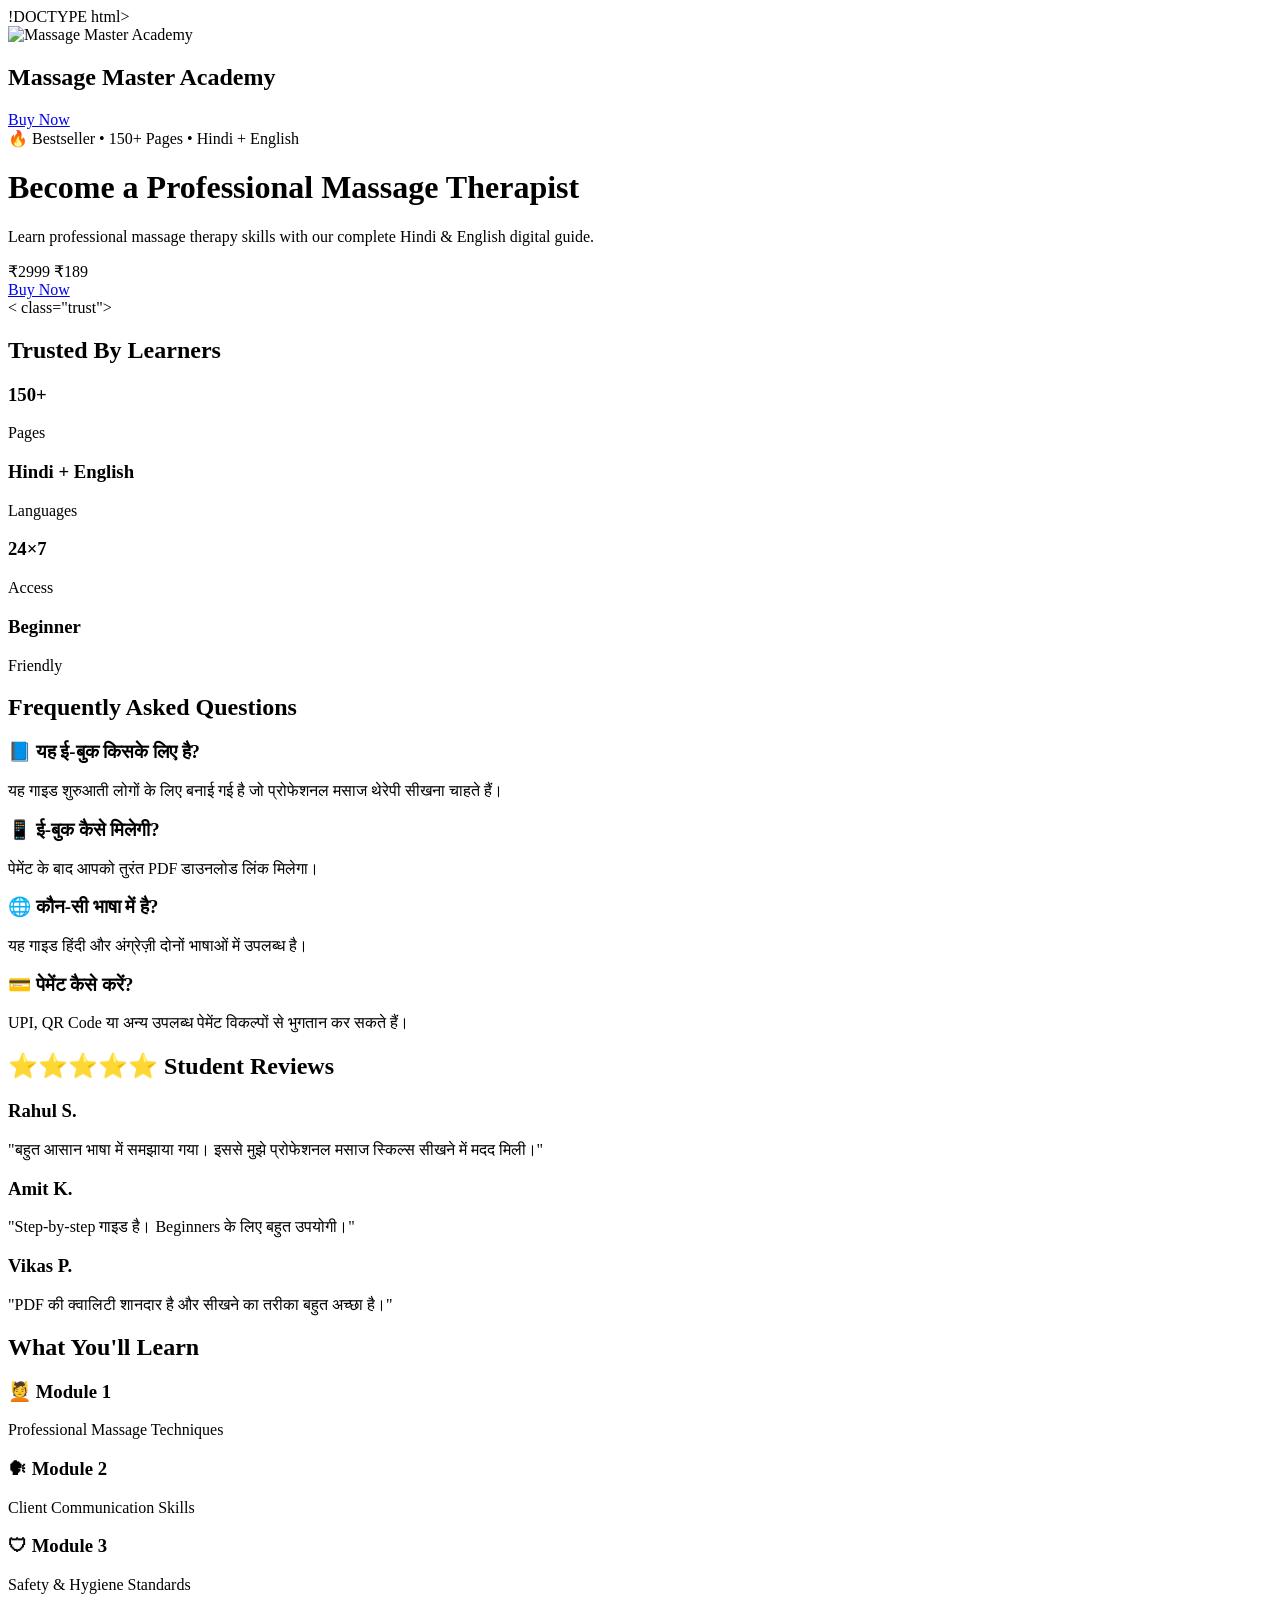
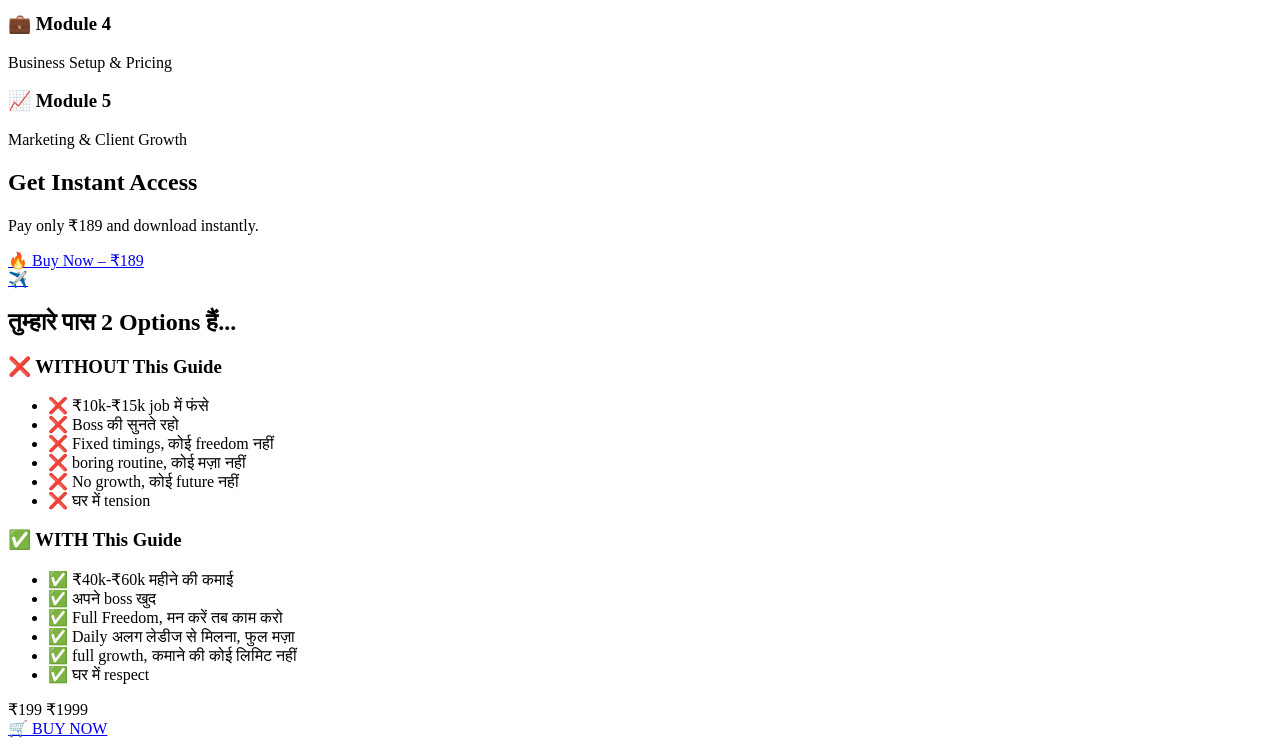
==== index.html @ cb9c0901 "Create index.html" ====
!DOCTYPE html>
<html lang="en">
<head>
<meta charset="UTF-8">
<meta name="viewport" content="width=device-width, initial-scale=1.0">

<title>Massage Master Academy</title>

<link rel="stylesheet" href="style.css">

<link href="https://fonts.googleapis.com/css2?family=Poppins:wght@300;400;500;600;700&display=swap" rel="stylesheet">

</head>

<body>
<body>
  
    <div class="top-banner-container">
        <img src="banner.jpg" alt="Massage Master Academy" class="top-banner-img">
    </div>

    

<header class="hero">

<nav>

<h2>Massage Master Academy</h2>

<a href="#buy">Buy Now</a>

</nav>

<div class="hero-content">
<div class="badge">
🔥 Bestseller • 150+ Pages • Hindi + English
</div>
<h1>Become a Professional Massage Therapist</h1>

<p>
Learn professional massage therapy skills with our complete
Hindi & English digital guide.
</p>

<div class="price">

<span class="old">₹2999</span>

<span class="new">₹189</span>

</div>

<a class="btn" href="#buy">Buy Now</a>

</div>

</header>
< class="trust">

<div class="trust-box">
<h2>Trusted By Learners</h2>

<div class="trust-grid">

<div class="item">
<h3>150+</h3>
<p>Pages</p>
</div>

<div class="item">
<h3>Hindi + English</h3>
<p>Languages</p>
</div>

<div class="item">
<h3>24×7</h3>
<p>Access</p>
</div>

<div class="item">
<h3>Beginner</h3>
<p>Friendly</p>
</div>

</div>

</div>

  <section class="modules">
<section class="reviews">
<section class="faq">

<h2>Frequently Asked Questions</h2>

<div class="faq-box">
<h3>📘 यह ई-बुक किसके लिए है?</h3>
<p>यह गाइड शुरुआती लोगों के लिए बनाई गई है जो प्रोफेशनल मसाज थेरेपी सीखना चाहते हैं।</p>
</div>

<div class="faq-box">
<h3>📱 ई-बुक कैसे मिलेगी?</h3>
<p>पेमेंट के बाद आपको तुरंत PDF डाउनलोड लिंक मिलेगा।</p>
</div>

<div class="faq-box">
<h3>🌐 कौन-सी भाषा में है?</h3>
<p>यह गाइड हिंदी और अंग्रेज़ी दोनों भाषाओं में उपलब्ध है।</p>
</div>

<div class="faq-box">
<h3>💳 पेमेंट कैसे करें?</h3>
<p>UPI, QR Code या अन्य उपलब्ध पेमेंट विकल्पों से भुगतान कर सकते हैं।</p>
</div>

</section>
<h2>⭐⭐⭐⭐⭐ Student Reviews</h2>

<div class="review">
<h3>Rahul S.</h3>
<p>"बहुत आसान भाषा में समझाया गया। इससे मुझे प्रोफेशनल मसाज स्किल्स सीखने में मदद मिली।"</p>
</div>

<div class="review">
<h3>Amit K.</h3>
<p>"Step-by-step गाइड है। Beginners के लिए बहुत उपयोगी।"</p>
</div>

<div class="review">
<h3>Vikas P.</h3>
<p>"PDF की क्वालिटी शानदार है और सीखने का तरीका बहुत अच्छा है।"</p>
</div>

</section>
<h2>What You'll Learn</h2>

<div class="module-card">
<h3>💆 Module 1</h3>
<p>Professional Massage Techniques</p>
</div>

<div class="module-card">
<h3>🗣 Module 2</h3>
<p>Client Communication Skills</p>
</div>

<div class="module-card">
<h3>🛡 Module 3</h3>
<p>Safety & Hygiene Standards</p>
</div>

<div class="module-card">
<h3>💼 Module 4</h3>
<p>Business Setup & Pricing</p>
</div>

<div class="module-card">
<h3>📈 Module 5</h3>
<p>Marketing & Client Growth</p>
</div>

  </section>

<section id="buy">

<h2>Get Instant Access</h2>

<p>Pay only ₹189 and download instantly.</p>

</section>

<script src="script.js"></script>
<div class="sticky-buy">
<a href="payment.html">🔥 Buy Now – ₹189</a>
</div>
<a href="https://t.me/Victom1029" class="telegram" target="_blank">
  ✈️
</a>
<!-- Comparison Section -->
<div class="comparison-container">
    <h2 class="comparison-title">तुम्हारे पास 2 Options हैं...</h2>
    
    <div class="comparison-flex">
        <!-- WITHOUT Box -->
        <div class="comp-box without-box">
            <h3>❌ WITHOUT This Guide</h3>
            <ul>
                <li>❌ ₹10k-₹15k job में फंसे</li>
                <li>❌ Boss की सुनते रहो</li>
                <li>❌ Fixed timings, कोई freedom नहीं</li>
                <li>❌ boring routine, कोई मज़ा नहीं</li>
                <li>❌ No growth, कोई future नहीं</li>
                <li>❌ घर में tension</li>
            </ul>
        </div>

        <!-- WITH Box -->
        <div class="comp-box with-box">
            <h3>✅ WITH This Guide</h3>
            <ul>
                <li>✅ ₹40k-₹60k महीने की कमाई</li>
                <li>✅ अपने boss खुद</li>
                <li>✅ Full Freedom, मन करें तब काम करो</li>
                <li>✅ Daily अलग लेडीज से मिलना, फुल मज़ा</li>
                <li>✅ full growth, कमाने की कोई लिमिट नहीं</li>
                <li>✅ घर में respect</li>
            </ul>
        </div>
    </div>
</div>

<!-- Sticky Bottom Bar -->
<div class="sticky-bottom-bar">
    <div class="price-section">
        <span class="current-price">₹199</span>
        <span class="old-price">₹1999</span>
    </div>
    <a href="payment.html" class="buy-now-btn">🛒 BUY NOW</a>
</div>

</body>
  </html>
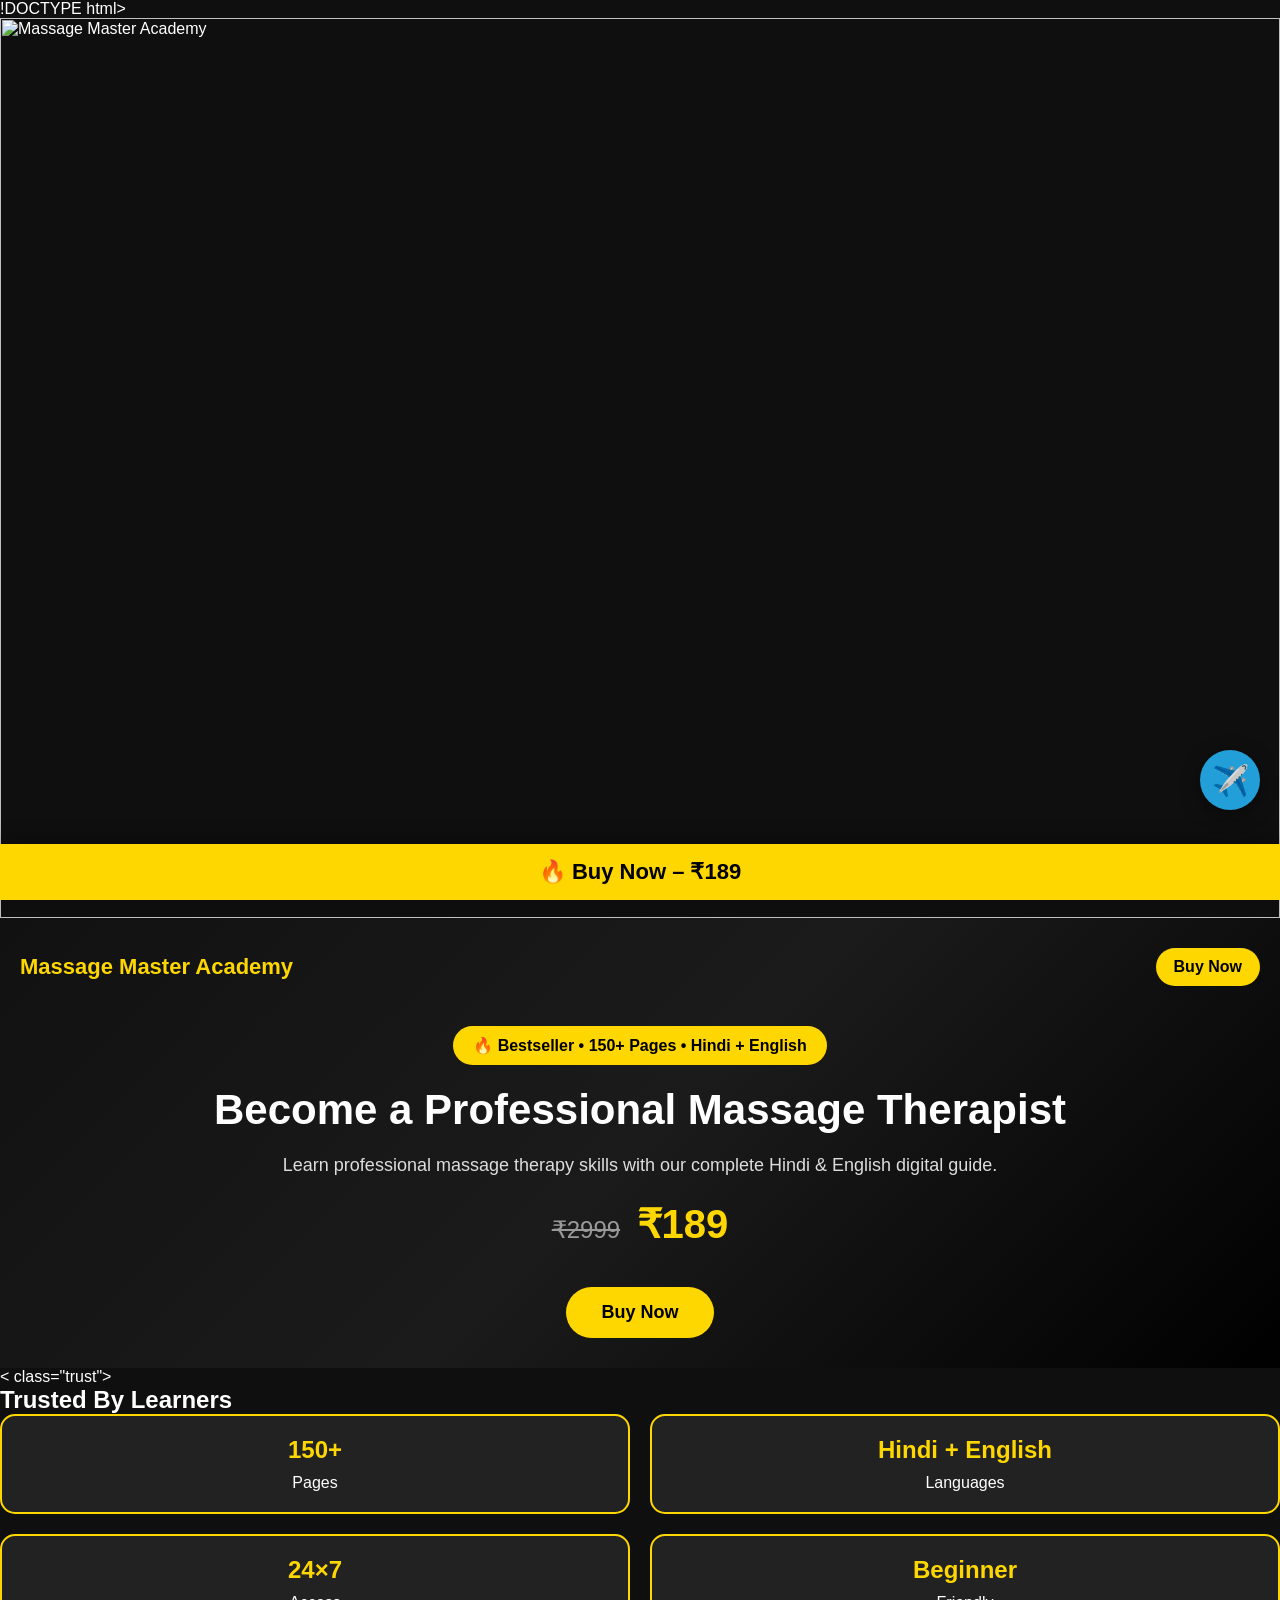
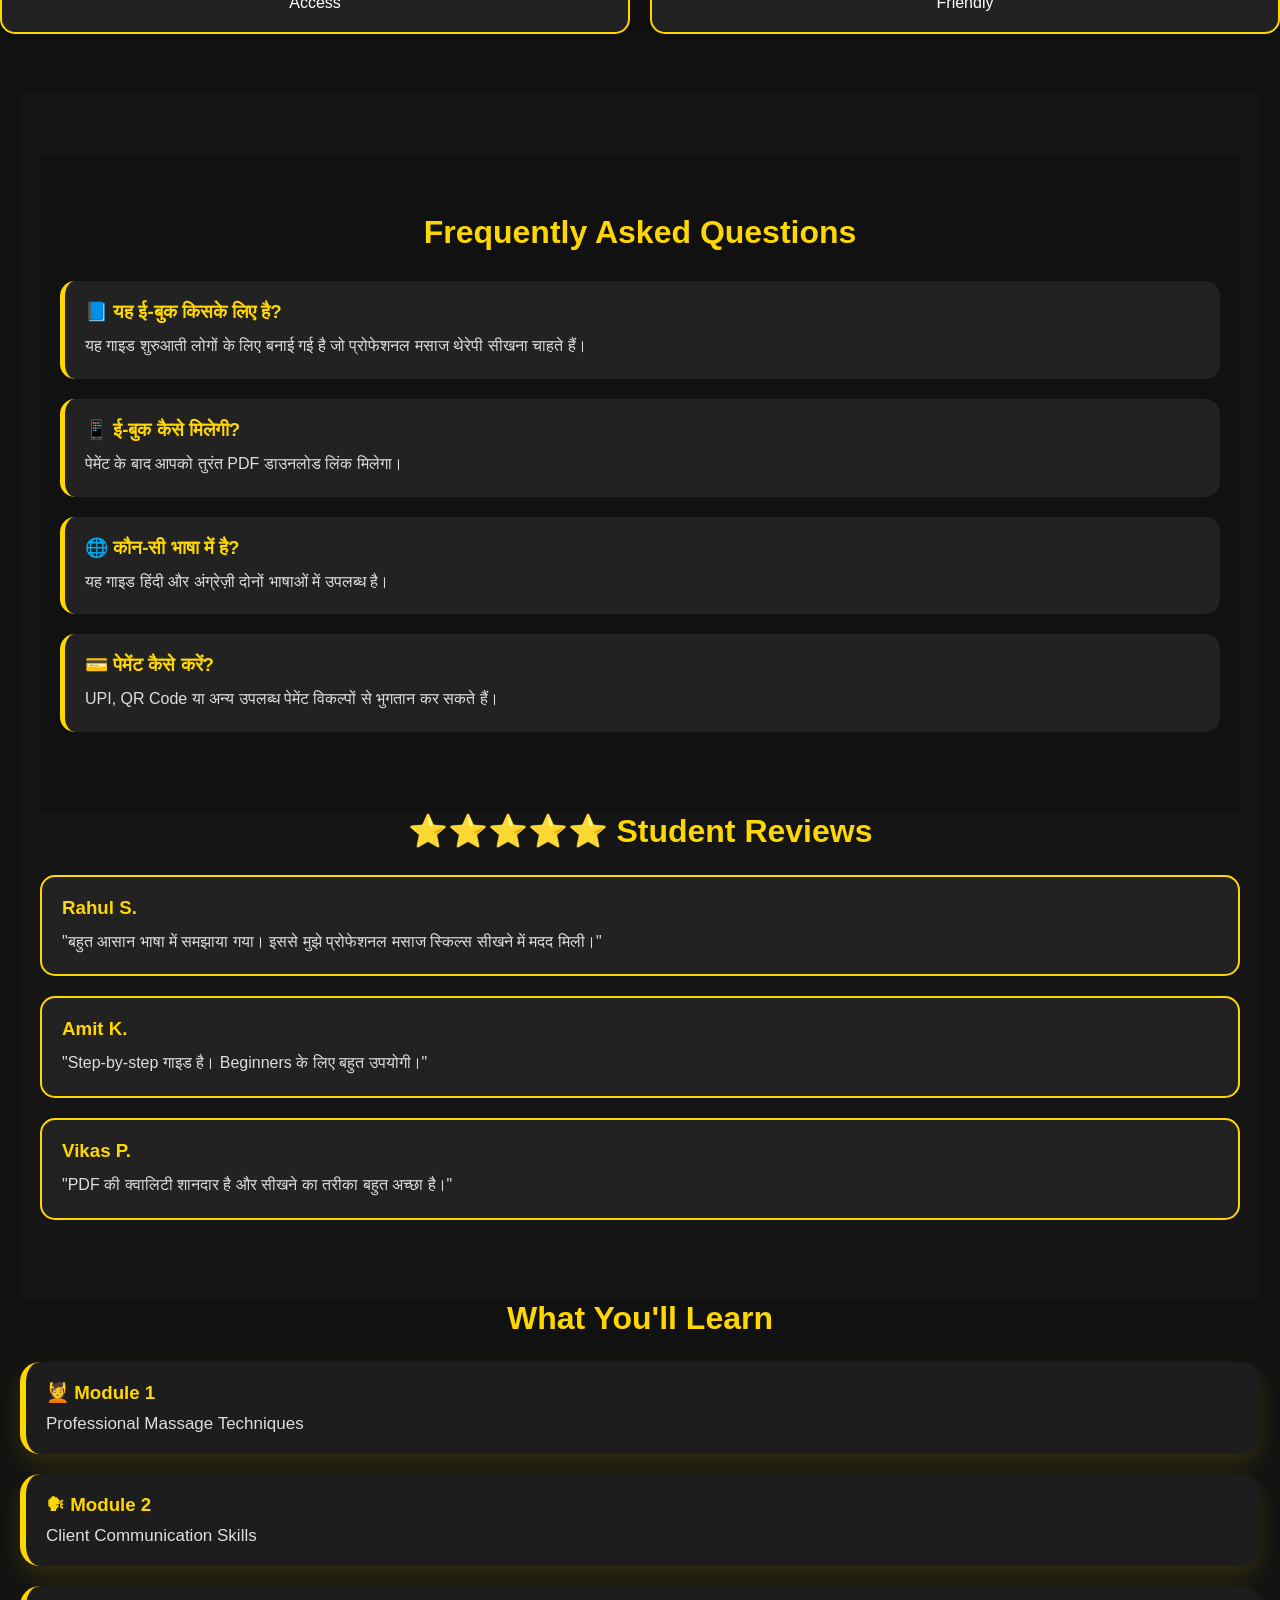
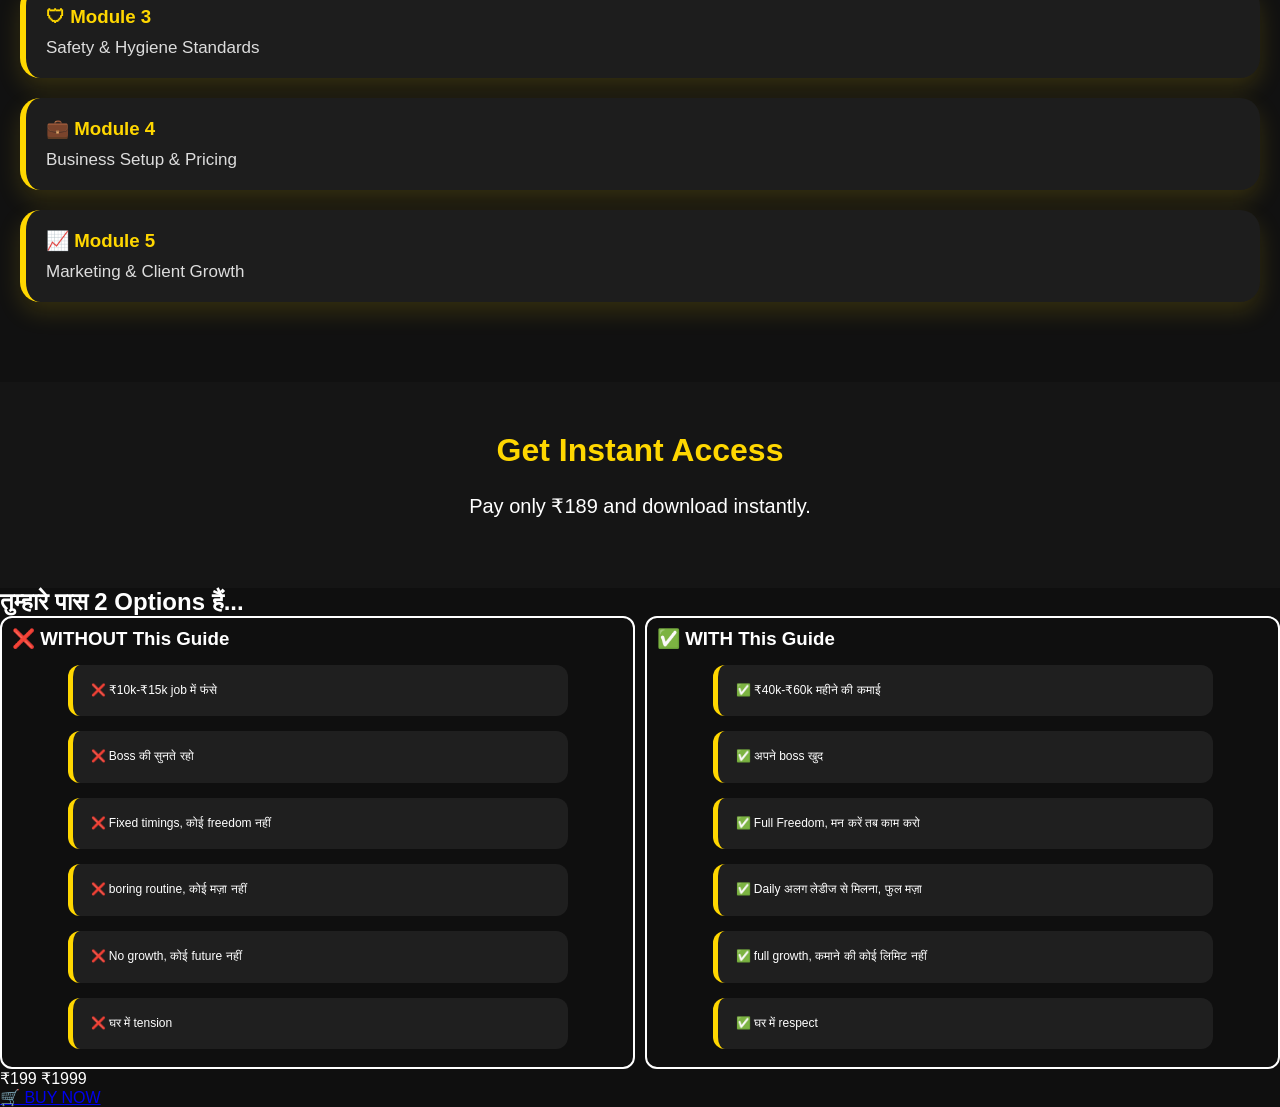
==== commit b427c48d: "Update index.html" ====
--- a/index.html
+++ b/index.html
@@ -12,7 +12,6 @@
 
 </head>
 
-<body>
 <body>
   
     <div class="top-banner-container">
--- a/style.css
+++ b/style.css
@@ -0,0 +1,313 @@
+*{
+margin:0;
+padding:0;
+box-sizing:border-box;
+font-family:'Poppins',sans-serif;
+}
+
+body{
+background:#0f0f0f;
+color:white;
+}
+
+.hero{
+padding:30px 20px;
+background:linear-gradient(135deg,#111,#1b1b1b,#000);
+}
+
+nav{
+display:flex;
+justify-content:space-between;
+align-items:center;
+margin-bottom:40px;
+}
+
+nav h2{
+color:#FFD700;
+font-size:22px;
+}
+
+nav a{
+background:#FFD700;
+color:#000;
+padding:10px 18px;
+border-radius:30px;
+text-decoration:none;
+font-weight:bold;
+}
+
+.hero-content{
+text-align:center;
+}
+
+.hero h1{
+font-size:42px;
+line-height:1.2;
+margin-bottom:20px;
+}
+
+.hero p{
+font-size:18px;
+color:#ddd;
+margin-bottom:25px;
+}
+
+.price{
+margin:25px 0;
+}
+
+.old{
+text-decoration:line-through;
+color:#999;
+font-size:24px;
+margin-right:12px;
+}
+
+.new{
+font-size:40px;
+font-weight:bold;
+color:#FFD700;
+}
+
+.btn{
+display:inline-block;
+background:#FFD700;
+color:#000;
+padding:15px 35px;
+border-radius:50px;
+text-decoration:none;
+font-size:18px;
+font-weight:bold;
+margin-top:15px;
+}
+
+section{
+padding:50px 20px;
+}
+
+section h2{
+text-align:center;
+font-size:32px;
+margin-bottom:25px;
+color:#FFD700;
+}
+
+ul{
+list-style:none;
+max-width:500px;
+margin:auto;
+}
+
+ul li{
+background:#1f1f1f;
+padding:18px;
+margin:15px 0;
+border-radius:12px;
+font-size:18px;
+border-left:5px solid #FFD700;
+}
+
+#buy{
+text-align:center;
+background:#151515;
+}
+
+#buy p{
+font-size:20px;
+margin:20px 0;
+}
+
+@media(max-width:768px){
+
+.hero h1{
+font-size:32px;
+}
+
+.new{
+font-size:32px;
+}
+
+section h2{
+font-size:28px;
+}
+
+}.badge{
+background:#FFD700;
+color:#000;
+display:inline-block;
+padding:10px 20px;
+border-radius:30px;
+font-weight:bold;
+margin-bottom:20px;
+}.trust{
+padding:50px 20px;
+background:#151515;
+}
+
+.trust h2{
+text-align:center;
+color:#FFD700;
+margin-bottom:30px;
+}
+
+.trust-grid{
+display:grid;
+grid-template-columns:repeat(2,1fr);
+gap:20px;
+}
+
+.item{
+background:#222;
+padding:20px;
+border-radius:15px;
+text-align:center;
+border:2px solid #FFD700;
+}
+
+.item h3{
+color:#FFD700;
+font-size:24px;
+}
+
+.item p{
+color:#fff;
+margin-top:10px;
+}.modules{
+padding:60px 20px;
+background:#111;
+}
+
+.module-card{
+background:#1d1d1d;
+padding:20px;
+margin:20px 0;
+border-radius:20px;
+border-left:6px solid #FFD700;
+box-shadow:0 10px 25px rgba(255,215,0,.15);
+}
+
+.module-card h3{
+color:#FFD700;
+margin-bottom:10px;
+}
+
+.module-card p{
+color:#ddd;
+font-size:17px;
+}.reviews{
+padding:60px 20px;
+background:#151515;
+}
+
+.review{
+background:#222;
+padding:20px;
+margin:20px 0;
+border-radius:15px;
+border:2px solid #FFD700;
+}
+
+.review h3{
+color:#FFD700;
+margin-bottom:10px;
+}
+
+.review p{
+color:#ddd;
+line-height:1.6;
+}.faq{
+padding:60px 20px;
+background:#111;
+}
+
+.faq h2{
+text-align:center;
+color:#FFD700;
+margin-bottom:30px;
+}
+
+.faq-box{
+background:#222;
+padding:20px;
+margin-bottom:20px;
+border-radius:15px;
+border-left:5px solid #FFD700;
+}
+
+.faq-box h3{
+color:#FFD700;
+margin-bottom:10px;
+}
+
+.faq-box p{
+color:#ddd;
+line-height:1.6;
+}.sticky-buy{
+position:fixed;
+bottom:0;
+left:0;
+width:100%;
+background:#FFD700;
+padding:15px;
+text-align:center;
+z-index:9999;
+box-shadow:0 -5px 20px rgba(0,0,0,.3);
+}
+
+.sticky-buy a{
+color:#000;
+font-size:22px;
+font-weight:bold;
+text-decoration:none;
+display:block;
+}.telegram{
+position:fixed;
+right:20px;
+bottom:90px;
+width:60px;
+height:60px;
+background:#229ED9;
+border-radius:50%;
+display:flex;
+justify-content:center;
+align-items:center;
+font-size:30px;
+text-decoration:none;
+box-shadow:0 5px 20px rgba(0,0,0,.4);
+z-index:9999;
+color:#fff;
+}.comparison-flex {
+    display: flex;
+    flex-direction: row; /* Ise row karne se mobile par bhi agal-bagal dikhega */
+    gap: 10px;          /* Dono box ke beech ka gap thoda kam kiya taaki screen par fit ho */
+    justify-content: space-between;
+}
+
+.comp-box {
+    flex: 1;
+    border-radius: 12px;
+    padding: 10px;
+    text-align: left;
+    border: 2px solid;
+}
+
+.comp-box ul li {
+    font-size: 12px;    
+    margin-bottom: 8px;
+    color: #ffffff;
+    line-height: 1.3;
+}
+
+}
+.top-banner-container {
+    width: 100%;
+    overflow: hidden;
+    margin-bottom: 15px; /* Niche wale text se thoda gap rakhne ke liye */
+}
+
+.top-banner-img {
+    width: 100%;
+    height: auto;
+    display: block;
+    object-fit: cover;
+}
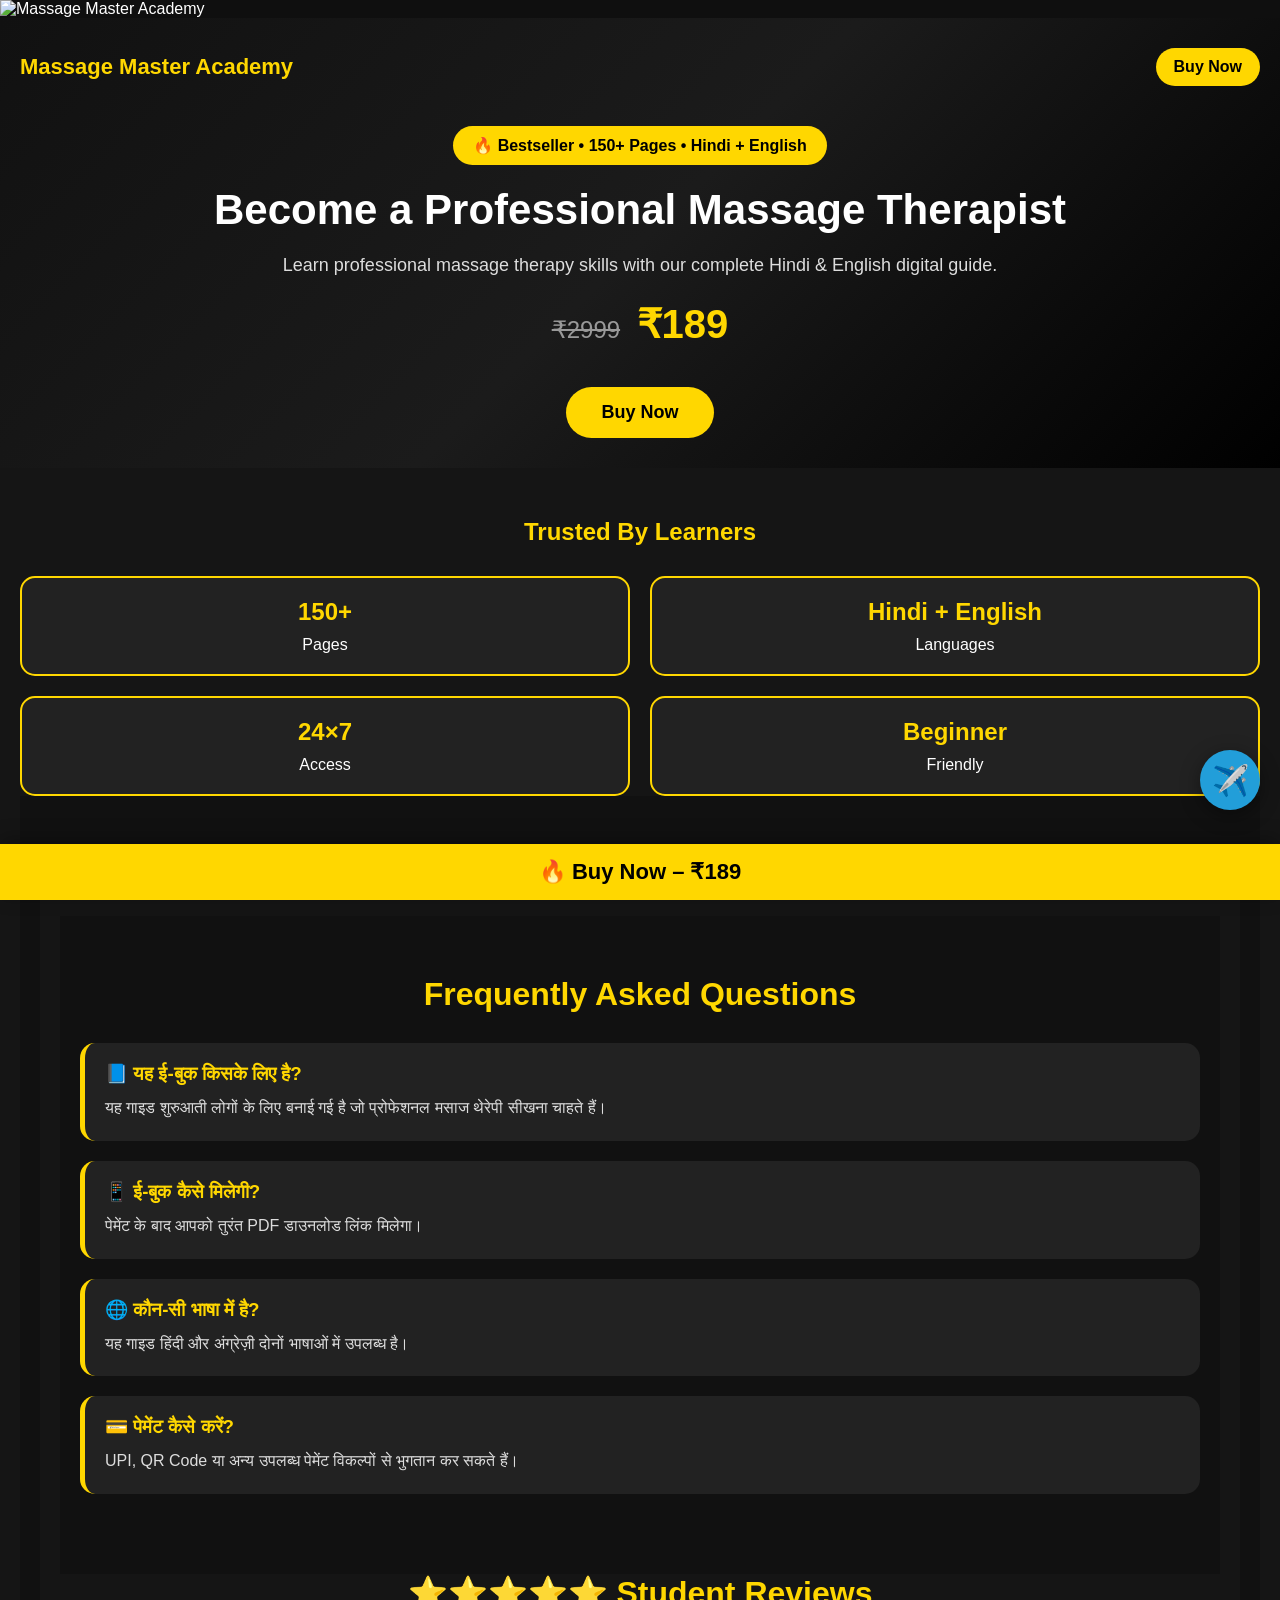
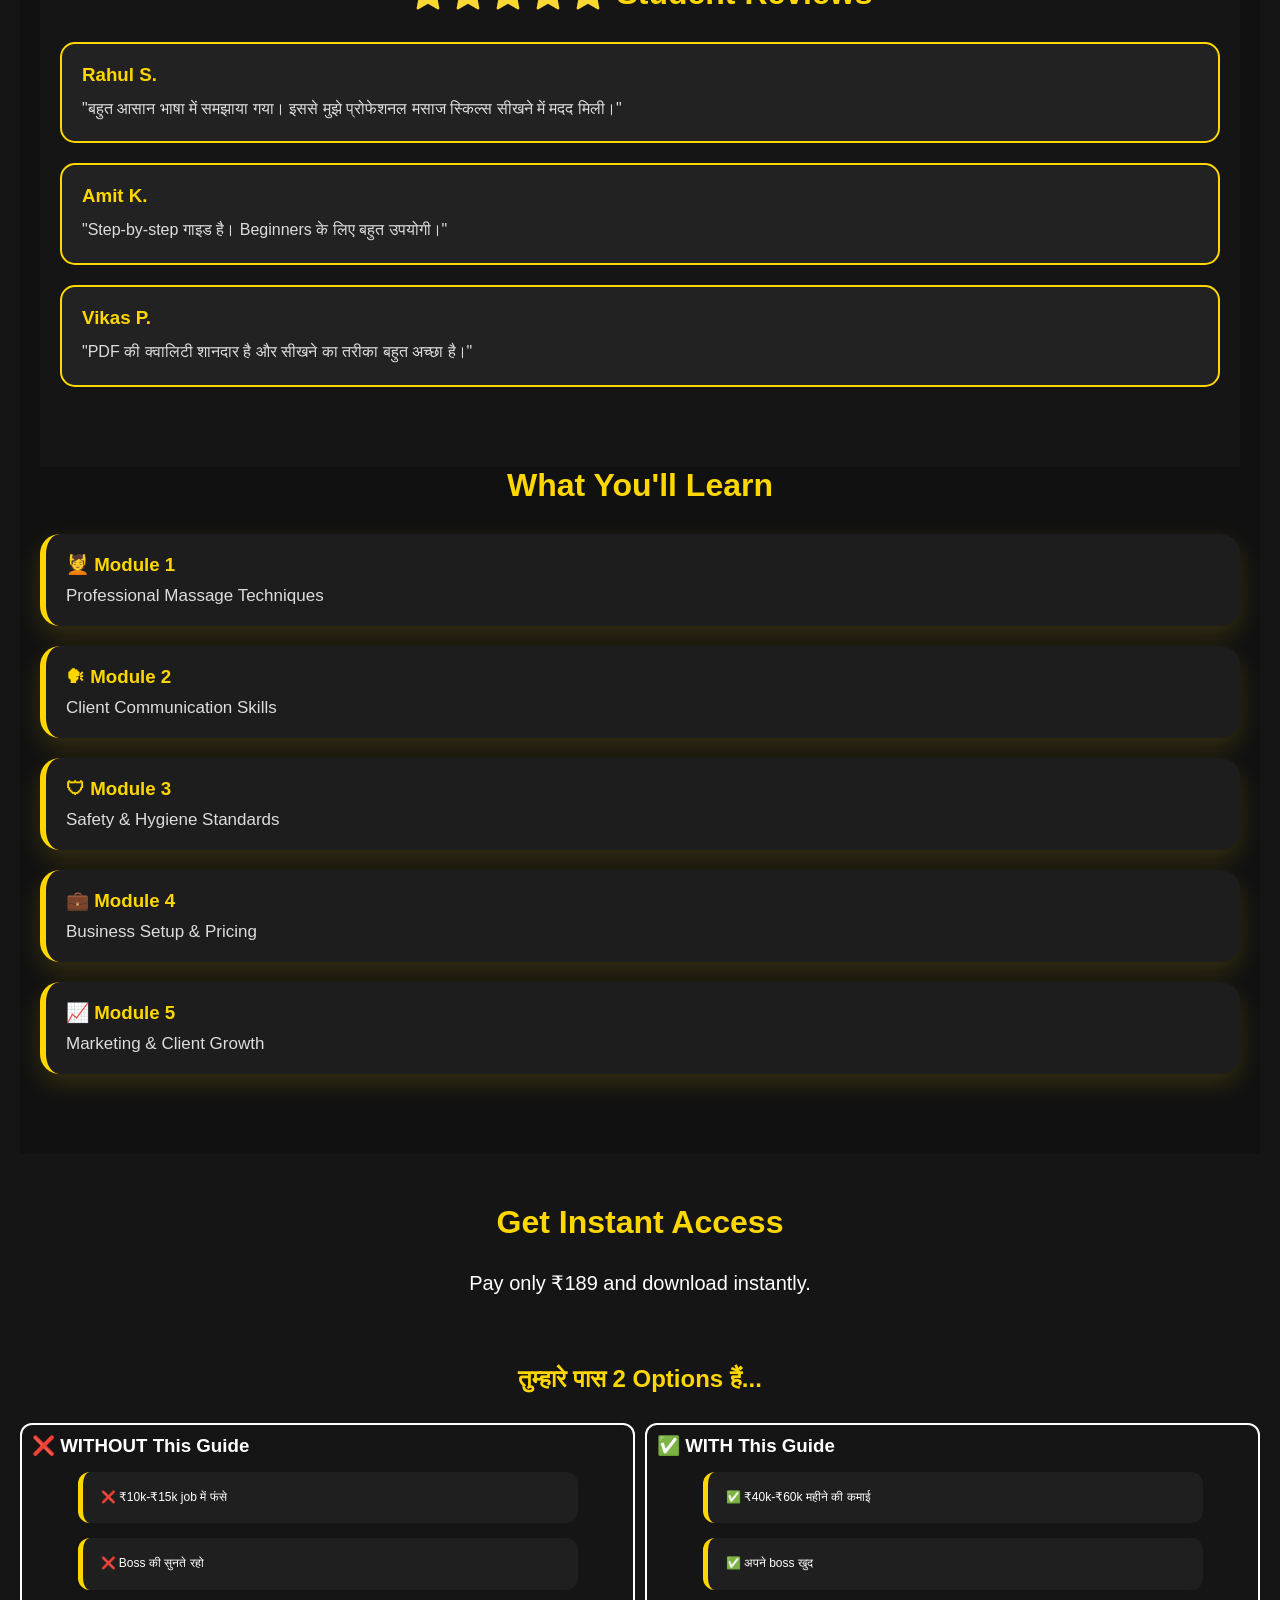
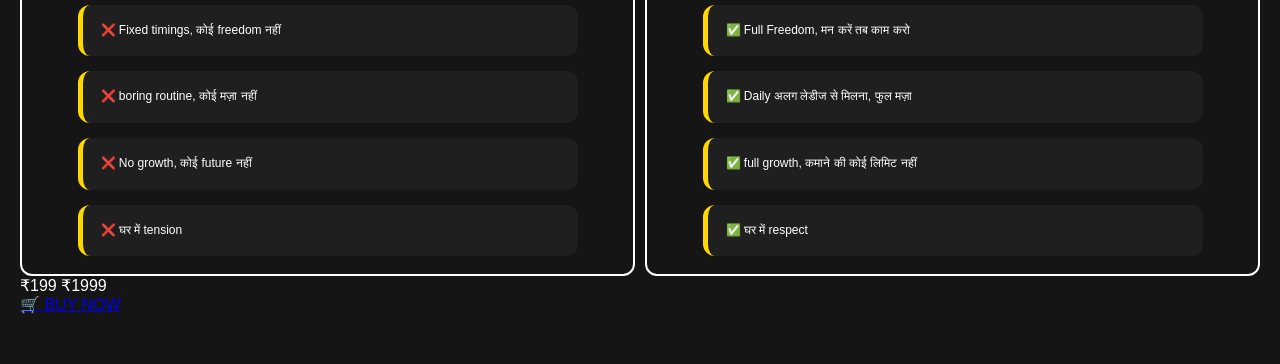
==== commit 5934e113: "Update index.html" ====
--- a/index.html
+++ b/index.html
@@ -1,4 +1,4 @@
-!DOCTYPE html>
+<!DOCTYPE html>
 <html lang="en">
 <head>
 <meta charset="UTF-8">
@@ -16,6 +16,7 @@
   
     <div class="top-banner-container">
         <img src="banner.jpg" alt="Massage Master Academy" class="top-banner-img">
+
     </div>
 
     
@@ -54,9 +55,11 @@
 </div>
 
 </header>
-< class="trust">
+
+<div class="trust">
 
 <div class="trust-box">
+  
 <h2>Trusted By Learners</h2>
 
 <div class="trust-grid">
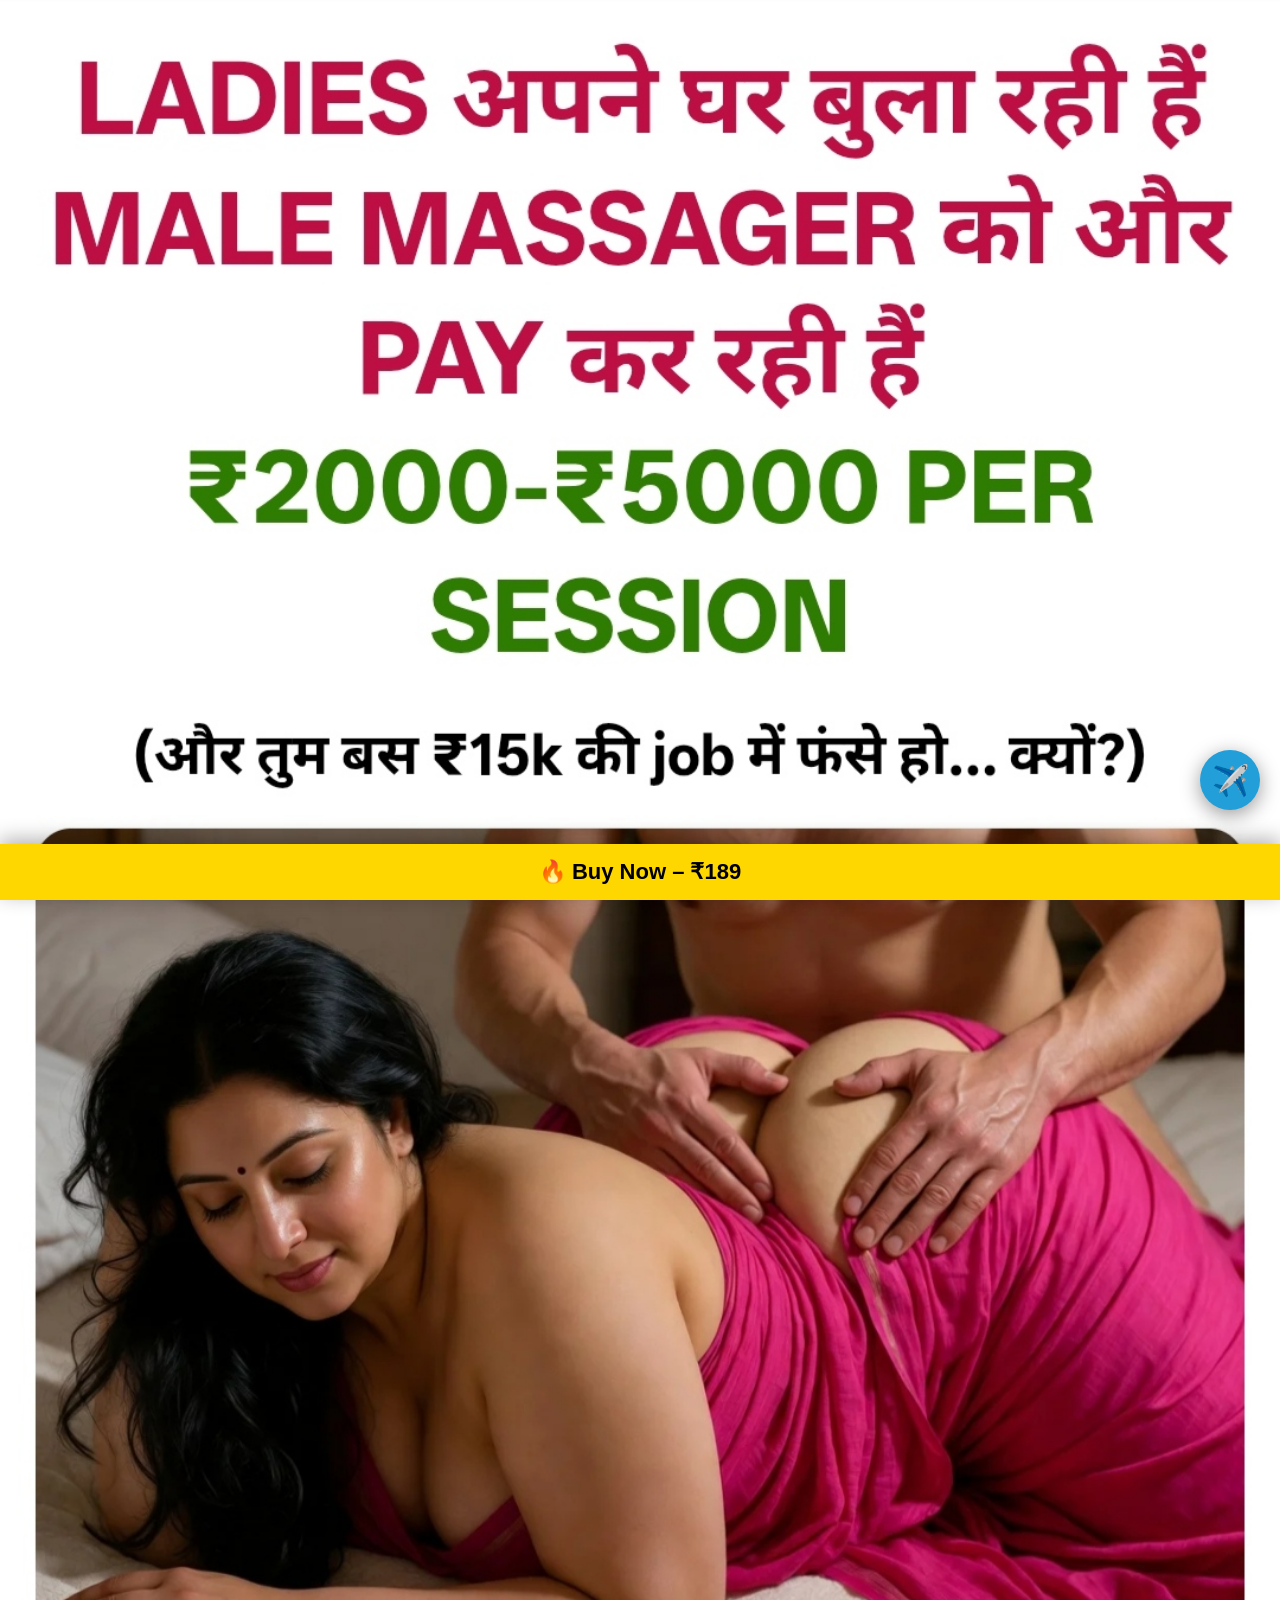
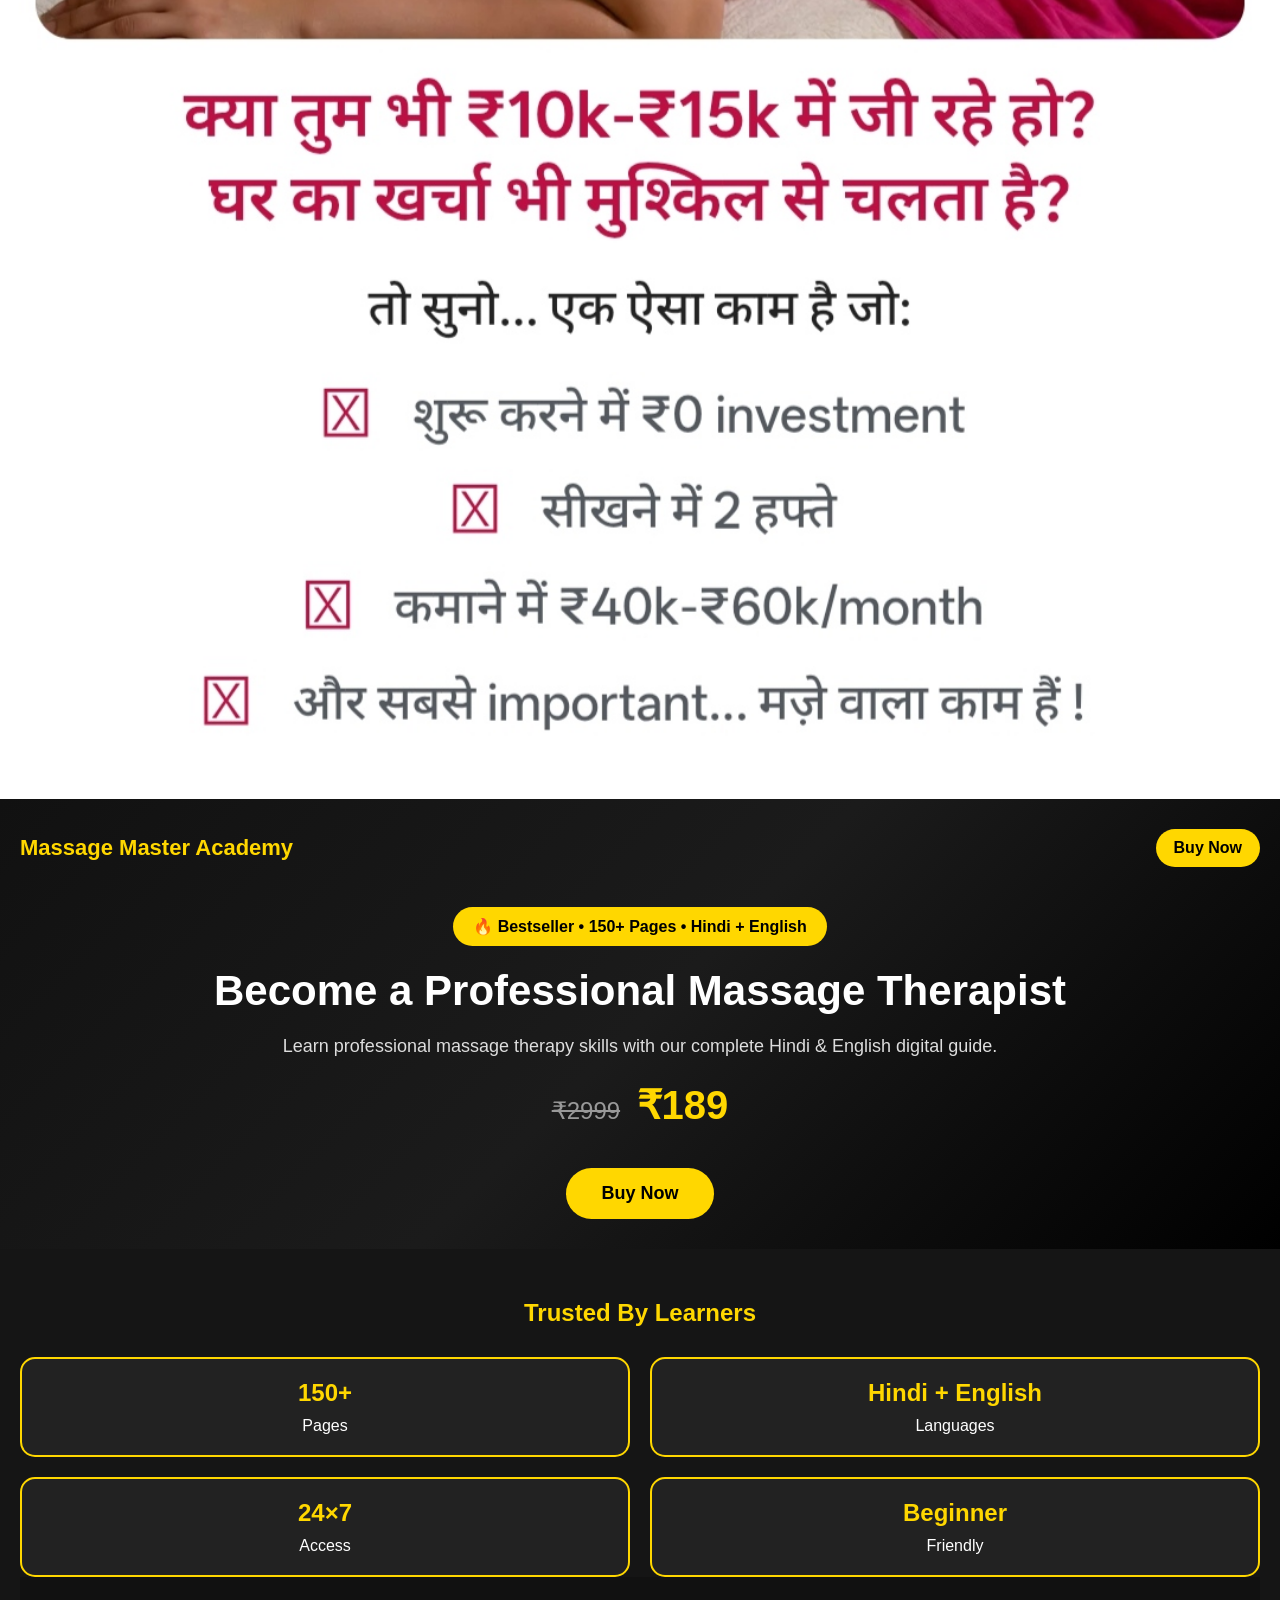
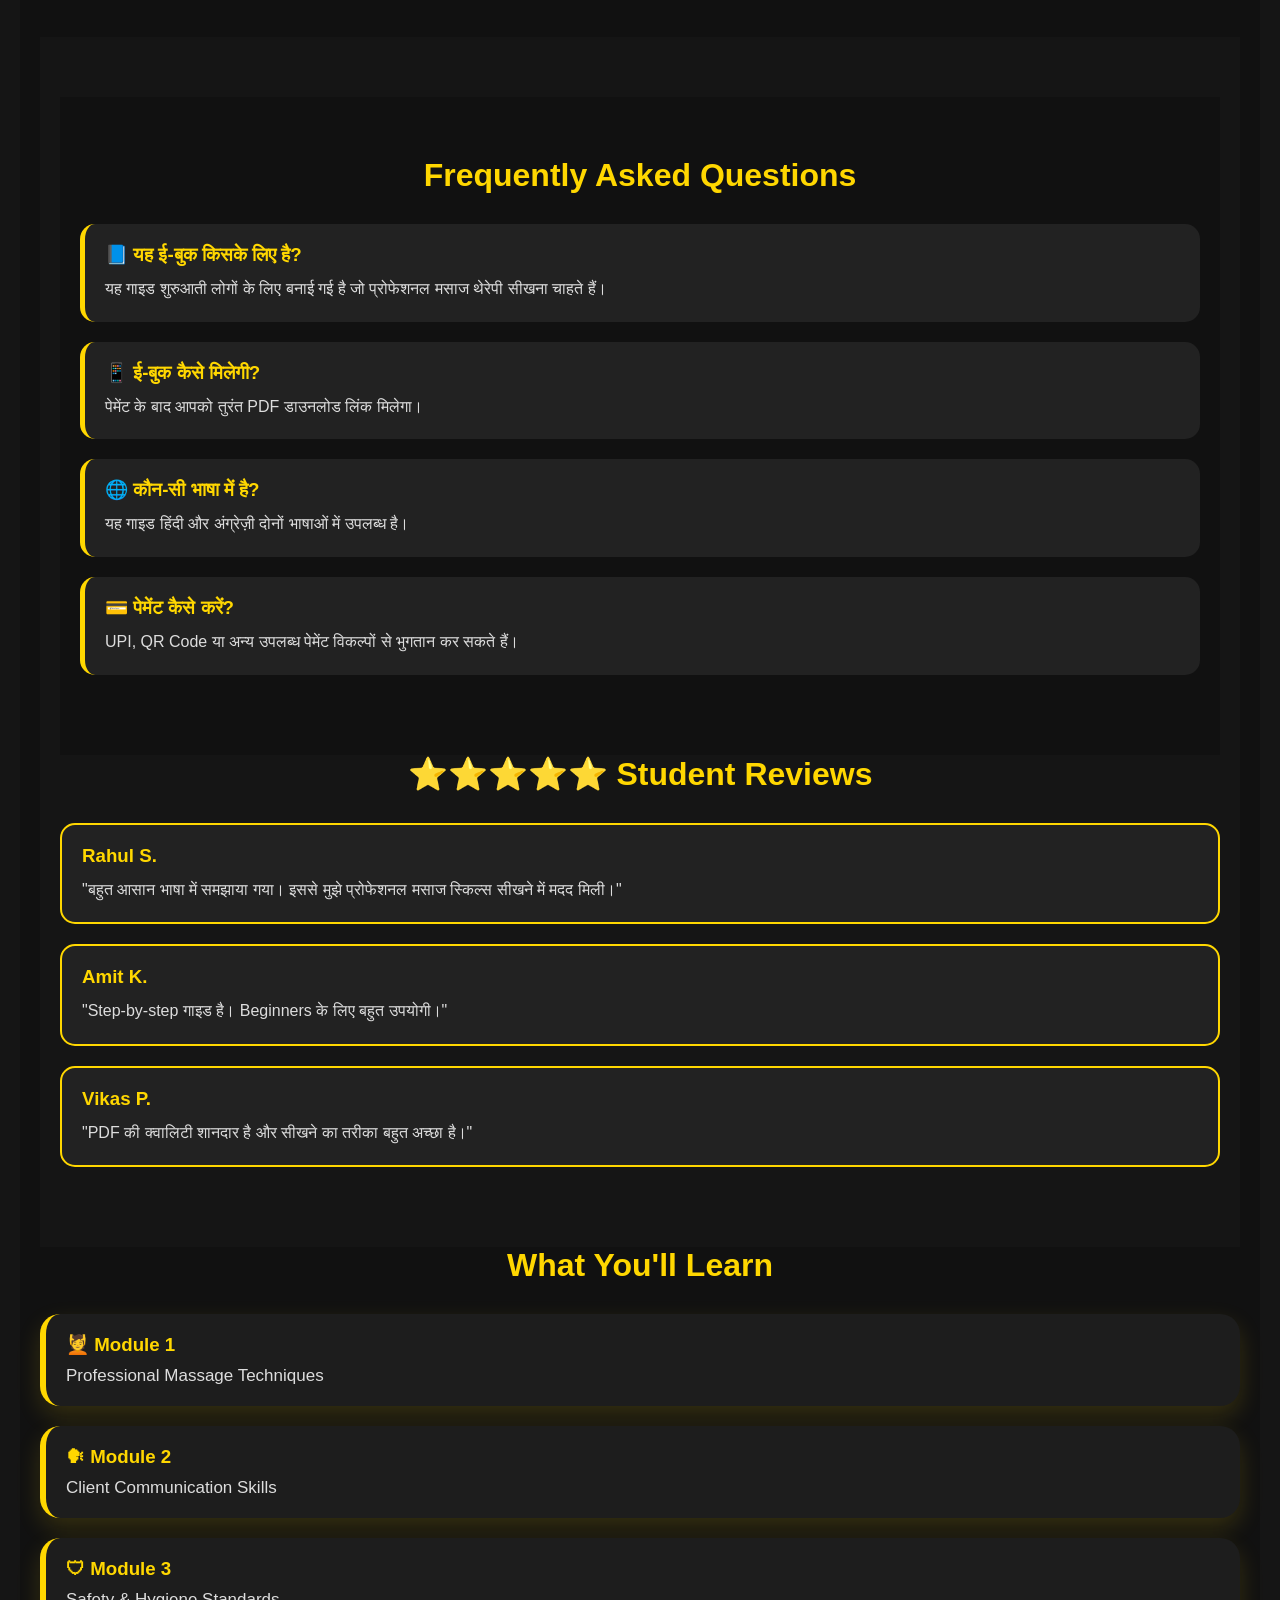
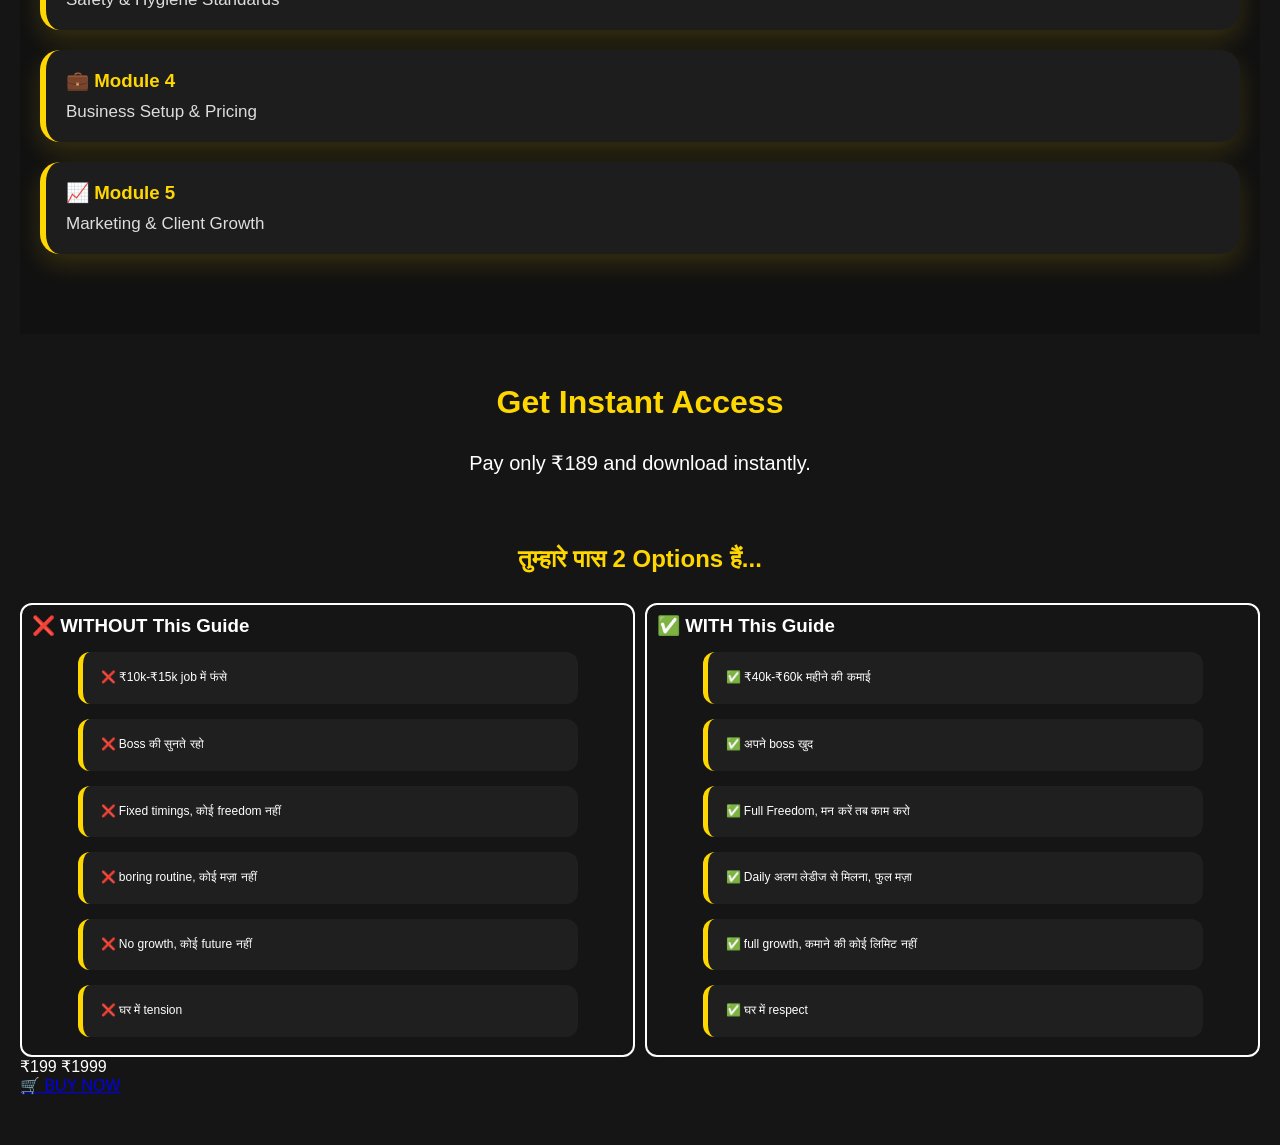
==== commit b3f63d96: "Update index.html" ====
--- a/index.html
+++ b/index.html
@@ -3,7 +3,7 @@
 <head>
 <meta charset="UTF-8">
 <meta name="viewport" content="width=device-width, initial-scale=1.0">
-
+<meta name="monetag" content="abd45f6a35721f51e8d147f22a7731fb">
 <title>Massage Master Academy</title>
 
 <link rel="stylesheet" href="style.css">
